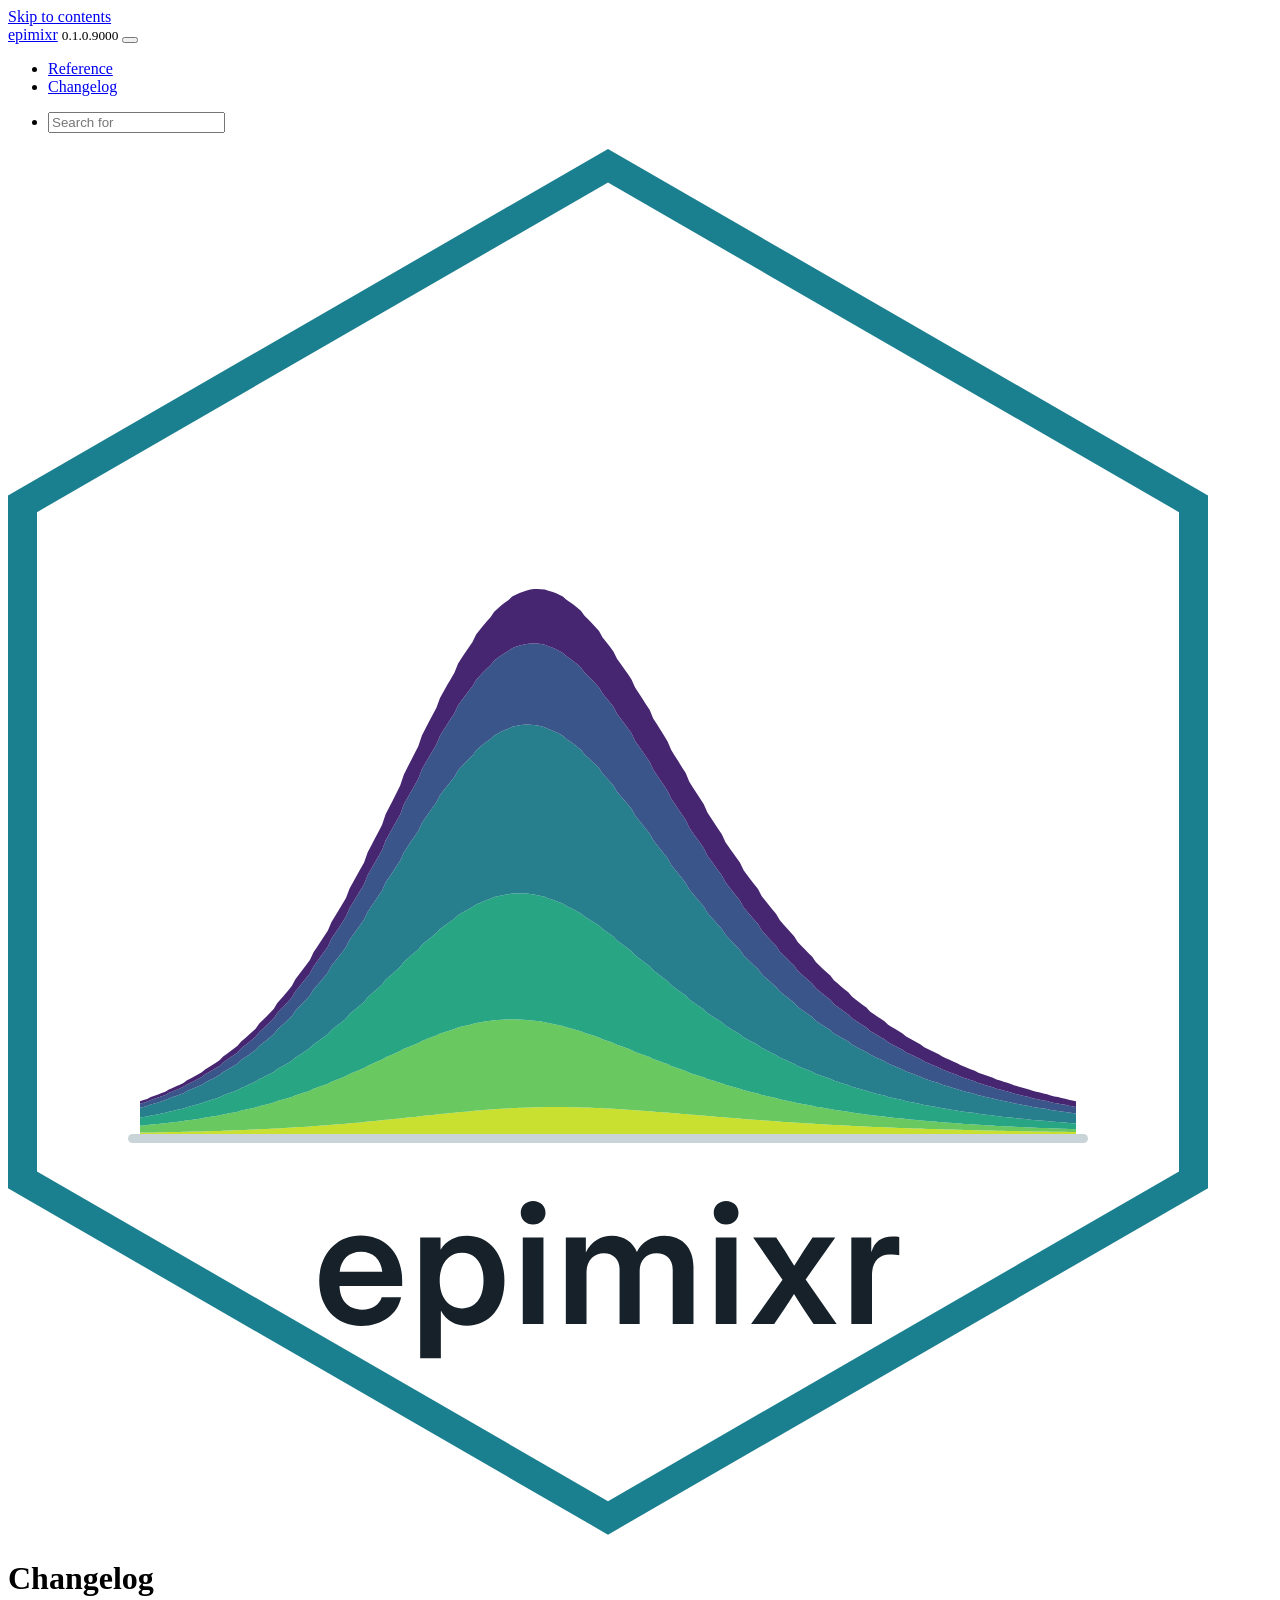
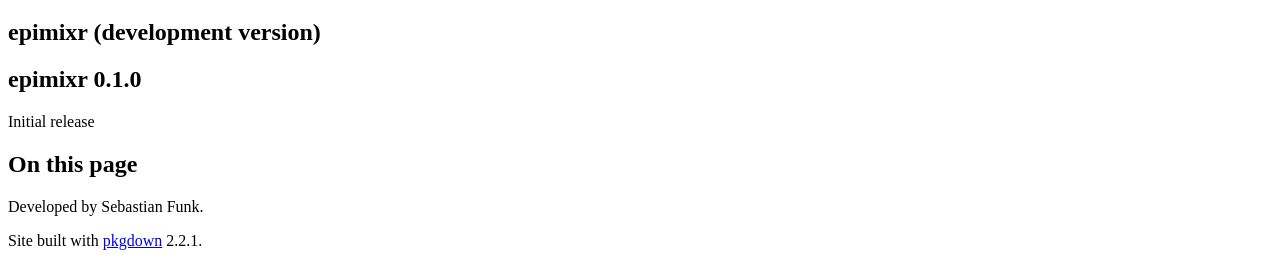
==== news/index.html @ e204f2f7 "Deploying to gh-pages from @ sbfnk/epimixr@2c91240f148a799f8efbf518a46b89c4b8553437 🚀" ====
<!DOCTYPE html>
<!-- Generated by pkgdown: do not edit by hand --><html lang="en"><head><meta http-equiv="Content-Type" content="text/html; charset=UTF-8"><meta charset="utf-8"><meta http-equiv="X-UA-Compatible" content="IE=edge"><meta name="viewport" content="width=device-width, initial-scale=1, shrink-to-fit=no"><title>Changelog • epimixr</title><script src="../deps/jquery-3.6.0/jquery-3.6.0.min.js"></script><meta name="viewport" content="width=device-width, initial-scale=1, shrink-to-fit=no"><link href="../deps/bootstrap-5.3.8/bootstrap.min.css" rel="stylesheet"><script src="../deps/bootstrap-5.3.8/bootstrap.bundle.min.js"></script><link href="../deps/font-awesome-6.5.2/css/all.min.css" rel="stylesheet"><link href="../deps/font-awesome-6.5.2/css/v4-shims.min.css" rel="stylesheet"><script src="../deps/headroom-0.11.0/headroom.min.js"></script><script src="../deps/headroom-0.11.0/jQuery.headroom.min.js"></script><script src="../deps/bootstrap-toc-1.0.1/bootstrap-toc.min.js"></script><script src="../deps/clipboard.js-2.0.11/clipboard.min.js"></script><script src="../deps/search-1.0.0/autocomplete.jquery.min.js"></script><script src="../deps/search-1.0.0/fuse.min.js"></script><script src="../deps/search-1.0.0/mark.min.js"></script><!-- pkgdown --><script src="../pkgdown.js"></script><meta property="og:title" content="Changelog"><meta property="og:image" content="https://epiforecasts.io/epimixr/logo.svg"></head><body>
    <a href="#main" class="visually-hidden-focusable">Skip to contents</a>


    <nav class="navbar navbar-expand-lg fixed-top bg-light" data-bs-theme="light" aria-label="Site navigation"><div class="container">

    <a class="navbar-brand me-2" href="../index.html">epimixr</a>

    <small class="nav-text text-muted me-auto" data-bs-toggle="tooltip" data-bs-placement="bottom" title="">0.1.0.9000</small>


    <button class="navbar-toggler" type="button" data-bs-toggle="collapse" data-bs-target="#navbar" aria-controls="navbar" aria-expanded="false" aria-label="Toggle navigation">
      <span class="navbar-toggler-icon"></span>
    </button>

    <div id="navbar" class="collapse navbar-collapse ms-3">
      <ul class="navbar-nav me-auto"><li class="nav-item"><a class="nav-link" href="../reference/index.html">Reference</a></li>
<li class="active nav-item"><a class="nav-link" href="../news/index.html">Changelog</a></li>
      </ul><ul class="navbar-nav"><li class="nav-item"><form class="form-inline" role="search">
 <input class="form-control" type="search" name="search-input" id="search-input" autocomplete="off" aria-label="Search site" placeholder="Search for" data-search-index="../search.json"></form></li>
      </ul></div>


  </div>
</nav><div class="container template-news">
<div class="row">
  <main id="main" class="col-md-9"><div class="page-header">
      <img src="../logo.svg" class="logo" alt=""><h1>Changelog</h1>

    </div>

    <div class="section level2">
<h2 class="pkg-version" data-toc-text="development version" id="epimixr-development-version">epimixr (development version)<a class="anchor" aria-label="anchor" href="#epimixr-development-version"></a></h2>
</div>
    <div class="section level2">
<h2 class="pkg-version" data-toc-text="0.1.0" id="epimixr-010">epimixr 0.1.0<a class="anchor" aria-label="anchor" href="#epimixr-010"></a></h2>
<p>Initial release</p>
</div>
  </main><aside class="col-md-3"><nav id="toc" aria-label="Table of contents"><h2>On this page</h2>
    </nav></aside></div>


    <footer><div class="pkgdown-footer-left">
  <p>Developed by Sebastian Funk.</p>
</div>

<div class="pkgdown-footer-right">
  <p>Site built with <a href="https://pkgdown.r-lib.org/" class="external-link">pkgdown</a> 2.2.1.</p>
</div>

    </footer></div>





  </body></html>
---- deps/font-awesome-6.5.2/css/v4-shims.min.css ----
/*!
 * Font Awesome Free 6.5.2 by @fontawesome - https://fontawesome.com
 * License - https://fontawesome.com/license/free (Icons: CC BY 4.0, Fonts: SIL OFL 1.1, Code: MIT License)
 * Copyright 2024 Fonticons, Inc.
 */
.fa.fa-glass:before{content:"\f000"}.fa.fa-envelope-o{font-family:"Font Awesome 6 Free";font-weight:400}.fa.fa-envelope-o:before{content:"\f0e0"}.fa.fa-star-o{font-family:"Font Awesome 6 Free";font-weight:400}.fa.fa-star-o:before{content:"\f005"}.fa.fa-close:before,.fa.fa-remove:before{content:"\f00d"}.fa.fa-gear:before{content:"\f013"}.fa.fa-trash-o{font-family:"Font Awesome 6 Free";font-weight:400}.fa.fa-trash-o:before{content:"\f2ed"}.fa.fa-home:before{content:"\f015"}.fa.fa-file-o{font-family:"Font Awesome 6 Free";font-weight:400}.fa.fa-file-o:before{content:"\f15b"}.fa.fa-clock-o{font-family:"Font Awesome 6 Free";font-weight:400}.fa.fa-clock-o:before{content:"\f017"}.fa.fa-arrow-circle-o-down{font-family:"Font Awesome 6 Free";font-weight:400}.fa.fa-arrow-circle-o-down:before{content:"\f358"}.fa.fa-arrow-circle-o-up{font-family:"Font Awesome 6 Free";font-weight:400}.fa.fa-arrow-circle-o-up:before{content:"\f35b"}.fa.fa-play-circle-o{font-family:"Font Awesome 6 Free";font-weight:400}.fa.fa-play-circle-o:before{content:"\f144"}.fa.fa-repeat:before,.fa.fa-rotate-right:before{content:"\f01e"}.fa.fa-refresh:before{content:"\f021"}.fa.fa-list-alt{font-family:"Font Awesome 6 Free";font-weight:400}.fa.fa-list-alt:before{content:"\f022"}.fa.fa-dedent:before{content:"\f03b"}.fa.fa-video-camera:before{content:"\f03d"}.fa.fa-picture-o{font-family:"Font Awesome 6 Free";font-weight:400}.fa.fa-picture-o:before{content:"\f03e"}.fa.fa-photo{font-family:"Font Awesome 6 Free";font-weight:400}.fa.fa-photo:before{content:"\f03e"}.fa.fa-image{font-family:"Font Awesome 6 Free";font-weight:400}.fa.fa-image:before{content:"\f03e"}.fa.fa-map-marker:before{content:"\f3c5"}.fa.fa-pencil-square-o{font-family:"Font Awesome 6 Free";font-weight:400}.fa.fa-pencil-square-o:before{content:"\f044"}.fa.fa-edit{font-family:"Font Awesome 6 Free";font-weight:400}.fa.fa-edit:before{content:"\f044"}.fa.fa-share-square-o:before{content:"\f14d"}.fa.fa-check-square-o{font-family:"Font Awesome 6 Free";font-weight:400}.fa.fa-check-square-o:before{content:"\f14a"}.fa.fa-arrows:before{content:"\f0b2"}.fa.fa-times-circle-o{font-family:"Font Awesome 6 Free";font-weight:400}.fa.fa-times-circle-o:before{content:"\f057"}.fa.fa-check-circle-o{font-family:"Font Awesome 6 Free";font-weight:400}.fa.fa-check-circle-o:before{content:"\f058"}.fa.fa-mail-forward:before{content:"\f064"}.fa.fa-expand:before{content:"\f424"}.fa.fa-compress:before{content:"\f422"}.fa.fa-eye,.fa.fa-eye-slash{font-family:"Font Awesome 6 Free";font-weight:400}.fa.fa-warning:before{content:"\f071"}.fa.fa-calendar:before{content:"\f073"}.fa.fa-arrows-v:before{content:"\f338"}.fa.fa-arrows-h:before{content:"\f337"}.fa.fa-bar-chart-o:before,.fa.fa-bar-chart:before{content:"\e0e3"}.fa.fa-twitter-square{font-family:"Font Awesome 6 Brands";font-weight:400}.fa.fa-twitter-square:before{content:"\f081"}.fa.fa-facebook-square{font-family:"Font Awesome 6 Brands";font-weight:400}.fa.fa-facebook-square:before{content:"\f082"}.fa.fa-gears:before{content:"\f085"}.fa.fa-thumbs-o-up{font-family:"Font Awesome 6 Free";font-weight:400}.fa.fa-thumbs-o-up:before{content:"\f164"}.fa.fa-thumbs-o-down{font-family:"Font Awesome 6 Free";font-weight:400}.fa.fa-thumbs-o-down:before{content:"\f165"}.fa.fa-heart-o{font-family:"Font Awesome 6 Free";font-weight:400}.fa.fa-heart-o:before{content:"\f004"}.fa.fa-sign-out:before{content:"\f2f5"}.fa.fa-linkedin-square{font-family:"Font Awesome 6 Brands";font-weight:400}.fa.fa-linkedin-square:before{content:"\f08c"}.fa.fa-thumb-tack:before{content:"\f08d"}.fa.fa-external-link:before{content:"\f35d"}.fa.fa-sign-in:before{content:"\f2f6"}.fa.fa-github-square{font-family:"Font Awesome 6 Brands";font-weight:400}.fa.fa-github-square:before{content:"\f092"}.fa.fa-lemon-o{font-family:"Font Awesome 6 Free";font-weight:400}.fa.fa-lemon-o:before{content:"\f094"}.fa.fa-square-o{font-family:"Font Awesome 6 Free";font-weight:400}.fa.fa-square-o:before{content:"\f0c8"}.fa.fa-bookmark-o{font-family:"Font Awesome 6 Free";font-weight:400}.fa.fa-bookmark-o:before{content:"\f02e"}.fa.fa-facebook,.fa.fa-twitter{font-family:"Font Awesome 6 Brands";font-weight:400}.fa.fa-facebook:before{content:"\f39e"}.fa.fa-facebook-f{font-family:"Font Awesome 6 Brands";font-weight:400}.fa.fa-facebook-f:before{content:"\f39e"}.fa.fa-github{font-family:"Font Awesome 6 Brands";font-weight:400}.fa.fa-credit-card{font-family:"Font Awesome 6 Free";font-weight:400}.fa.fa-feed:before{content:"\f09e"}.fa.fa-hdd-o{font-family:"Font Awesome 6 Free";font-weight:400}.fa.fa-hdd-o:before{content:"\f0a0"}.fa.fa-hand-o-right{font-family:"Font Awesome 6 Free";font-weight:400}.fa.fa-hand-o-right:before{content:"\f0a4"}.fa.fa-hand-o-left{font-family:"Font Awesome 6 Free";font-weight:400}.fa.fa-hand-o-left:before{content:"\f0a5"}.fa.fa-hand-o-up{font-family:"Font Awesome 6 Free";font-weight:400}.fa.fa-hand-o-up:before{content:"\f0a6"}.fa.fa-hand-o-down{font-family:"Font Awesome 6 Free";font-weight:400}.fa.fa-hand-o-down:before{content:"\f0a7"}.fa.fa-globe:before{content:"\f57d"}.fa.fa-tasks:before{content:"\f828"}.fa.fa-arrows-alt:before{content:"\f31e"}.fa.fa-group:before{content:"\f0c0"}.fa.fa-chain:before{content:"\f0c1"}.fa.fa-cut:before{content:"\f0c4"}.fa.fa-files-o{font-family:"Font Awesome 6 Free";font-weight:400}.fa.fa-files-o:before{content:"\f0c5"}.fa.fa-floppy-o{font-family:"Font Awesome 6 Free";font-weight:400}.fa.fa-floppy-o:before{content:"\f0c7"}.fa.fa-save{font-family:"Font Awesome 6 Free";font-weight:400}.fa.fa-save:before{content:"\f0c7"}.fa.fa-navicon:before,.fa.fa-reorder:before{content:"\f0c9"}.fa.fa-magic:before{content:"\e2ca"}.fa.fa-pinterest,.fa.fa-pinterest-square{font-family:"Font Awesome 6 Brands";font-weight:400}.fa.fa-pinterest-square:before{content:"\f0d3"}.fa.fa-google-plus-square{font-family:"Font Awesome 6 Brands";font-weight:400}.fa.fa-google-plus-square:before{content:"\f0d4"}.fa.fa-google-plus{font-family:"Font Awesome 6 Brands";font-weight:400}.fa.fa-google-plus:before{content:"\f0d5"}.fa.fa-money:before{content:"\f3d1"}.fa.fa-unsorted:before{content:"\f0dc"}.fa.fa-sort-desc:before{content:"\f0dd"}.fa.fa-sort-asc:before{content:"\f0de"}.fa.fa-linkedin{font-family:"Font Awesome 6 Brands";font-weight:400}.fa.fa-linkedin:before{content:"\f0e1"}.fa.fa-rotate-left:before{content:"\f0e2"}.fa.fa-legal:before{content:"\f0e3"}.fa.fa-dashboard:before,.fa.fa-tachometer:before{content:"\f625"}.fa.fa-comment-o{font-family:"Font Awesome 6 Free";font-weight:400}.fa.fa-comment-o:before{content:"\f075"}.fa.fa-comments-o{font-family:"Font Awesome 6 Free";font-weight:400}.fa.fa-comments-o:before{content:"\f086"}.fa.fa-flash:before{content:"\f0e7"}.fa.fa-clipboard:before{content:"\f0ea"}.fa.fa-lightbulb-o{font-family:"Font Awesome 6 Free";font-weight:400}.fa.fa-lightbulb-o:before{content:"\f0eb"}.fa.fa-exchange:before{content:"\f362"}.fa.fa-cloud-download:before{content:"\f0ed"}.fa.fa-cloud-upload:before{content:"\f0ee"}.fa.fa-bell-o{font-family:"Font Awesome 6 Free";font-weight:400}.fa.fa-bell-o:before{content:"\f0f3"}.fa.fa-cutlery:before{content:"\f2e7"}.fa.fa-file-text-o{font-family:"Font Awesome 6 Free";font-weight:400}.fa.fa-file-text-o:before{content:"\f15c"}.fa.fa-building-o{font-family:"Font Awesome 6 Free";font-weight:400}.fa.fa-building-o:before{content:"\f1ad"}.fa.fa-hospital-o{font-family:"Font Awesome 6 Free";font-weight:400}.fa.fa-hospital-o:before{content:"\f0f8"}.fa.fa-tablet:before{content:"\f3fa"}.fa.fa-mobile-phone:before,.fa.fa-mobile:before{content:"\f3cd"}.fa.fa-circle-o{font-family:"Font Awesome 6 Free";font-weight:400}.fa.fa-circle-o:before{content:"\f111"}.fa.fa-mail-reply:before{content:"\f3e5"}.fa.fa-github-alt{font-family:"Font Awesome 6 Brands";font-weight:400}.fa.fa-folder-o{font-family:"Font Awesome 6 Free";font-weight:400}.fa.fa-folder-o:before{content:"\f07b"}.fa.fa-folder-open-o{font-family:"Font Awesome 6 Free";font-weight:400}.fa.fa-folder-open-o:before{content:"\f07c"}.fa.fa-smile-o{font-family:"Font Awesome 6 Free";font-weight:400}.fa.fa-smile-o:before{content:"\f118"}.fa.fa-frown-o{font-family:"Font Awesome 6 Free";font-weight:400}.fa.fa-frown-o:before{content:"\f119"}.fa.fa-meh-o{font-family:"Font Awesome 6 Free";font-weight:400}.fa.fa-meh-o:before{content:"\f11a"}.fa.fa-keyboard-o{font-family:"Font Awesome 6 Free";font-weight:400}.fa.fa-keyboard-o:before{content:"\f11c"}.fa.fa-flag-o{font-family:"Font Awesome 6 Free";font-weight:400}.fa.fa-flag-o:before{content:"\f024"}.fa.fa-mail-reply-all:before{content:"\f122"}.fa.fa-star-half-o{font-family:"Font Awesome 6 Free";font-weight:400}.fa.fa-star-half-o:before{content:"\f5c0"}.fa.fa-star-half-empty{font-family:"Font Awesome 6 Free";font-weight:400}.fa.fa-star-half-empty:before{content:"\f5c0"}.fa.fa-star-half-full{font-family:"Font Awesome 6 Free";font-weight:400}.fa.fa-star-half-full:before{content:"\f5c0"}.fa.fa-code-fork:before{content:"\f126"}.fa.fa-chain-broken:before,.fa.fa-unlink:before{content:"\f127"}.fa.fa-calendar-o{font-family:"Font Awesome 6 Free";font-weight:400}.fa.fa-calendar-o:before{content:"\f133"}.fa.fa-css3,.fa.fa-html5,.fa.fa-maxcdn{font-family:"Font Awesome 6 Brands";font-weight:400}.fa.fa-unlock-alt:before{content:"\f09c"}.fa.fa-minus-square-o{font-family:"Font Awesome 6 Free";font-weight:400}.fa.fa-minus-square-o:before{content:"\f146"}.fa.fa-level-up:before{content:"\f3bf"}.fa.fa-level-down:before{content:"\f3be"}.fa.fa-pencil-square:before{content:"\f14b"}.fa.fa-external-link-square:before{content:"\f360"}.fa.fa-compass{font-family:"Font Awesome 6 Free";font-weight:400}.fa.fa-caret-square-o-down{font-family:"Font Awesome 6 Free";font-weight:400}.fa.fa-caret-square-o-down:before{content:"\f150"}.fa.fa-toggle-down{font-family:"Font Awesome 6 Free";font-weight:400}.fa.fa-toggle-down:before{content:"\f150"}.fa.fa-caret-square-o-up{font-family:"Font Awesome 6 Free";font-weight:400}.fa.fa-caret-square-o-up:before{content:"\f151"}.fa.fa-toggle-up{font-family:"Font Awesome 6 Free";font-weight:400}.fa.fa-toggle-up:before{content:"\f151"}.fa.fa-caret-square-o-right{font-family:"Font Awesome 6 Free";font-weight:400}.fa.fa-caret-square-o-right:before{content:"\f152"}.fa.fa-toggle-right{font-family:"Font Awesome 6 Free";font-weight:400}.fa.fa-toggle-right:before{content:"\f152"}.fa.fa-eur:before,.fa.fa-euro:before{content:"\f153"}.fa.fa-gbp:before{content:"\f154"}.fa.fa-dollar:before,.fa.fa-usd:before{content:"\24"}.fa.fa-inr:before,.fa.fa-rupee:before{content:"\e1bc"}.fa.fa-cny:before,.fa.fa-jpy:before,.fa.fa-rmb:before,.fa.fa-yen:before{content:"\f157"}.fa.fa-rouble:before,.fa.fa-rub:before,.fa.fa-ruble:before{content:"\f158"}.fa.fa-krw:before,.fa.fa-won:before{content:"\f159"}.fa.fa-bitcoin,.fa.fa-btc{font-family:"Font Awesome 6 Brands";font-weight:400}.fa.fa-bitcoin:before{content:"\f15a"}.fa.fa-file-text:before{content:"\f15c"}.fa.fa-sort-alpha-asc:before{content:"\f15d"}.fa.fa-sort-alpha-desc:before{content:"\f881"}.fa.fa-sort-amount-asc:before{content:"\f884"}.fa.fa-sort-amount-desc:before{content:"\f160"}.fa.fa-sort-numeric-asc:before{content:"\f162"}.fa.fa-sort-numeric-desc:before{content:"\f886"}.fa.fa-youtube-square{font-family:"Font Awesome 6 Brands";font-weight:400}.fa.fa-youtube-square:before{content:"\f431"}.fa.fa-xing,.fa.fa-xing-square,.fa.fa-youtube{font-family:"Font Awesome 6 Brands";font-weight:400}.fa.fa-xing-square:before{content:"\f169"}.fa.fa-youtube-play{font-family:"Font Awesome 6 Brands";font-weight:400}.fa.fa-youtube-play:before{content:"\f167"}.fa.fa-adn,.fa.fa-bitbucket,.fa.fa-bitbucket-square,.fa.fa-dropbox,.fa.fa-flickr,.fa.fa-instagram,.fa.fa-stack-overflow{font-family:"Font Awesome 6 Brands";font-weight:400}.fa.fa-bitbucket-square:before{content:"\f171"}.fa.fa-tumblr,.fa.fa-tumblr-square{font-family:"Font Awesome 6 Brands";font-weight:400}.fa.fa-tumblr-square:before{content:"\f174"}.fa.fa-long-arrow-down:before{content:"\f309"}.fa.fa-long-arrow-up:before{content:"\f30c"}.fa.fa-long-arrow-left:before{content:"\f30a"}.fa.fa-long-arrow-right:before{content:"\f30b"}.fa.fa-android,.fa.fa-apple,.fa.fa-dribbble,.fa.fa-foursquare,.fa.fa-gittip,.fa.fa-gratipay,.fa.fa-linux,.fa.fa-skype,.fa.fa-trello,.fa.fa-windows{font-family:"Font Awesome 6 Brands";font-weight:400}.fa.fa-gittip:before{content:"\f184"}.fa.fa-sun-o{font-family:"Font Awesome 6 Free";font-weight:400}.fa.fa-sun-o:before{content:"\f185"}.fa.fa-moon-o{font-family:"Font Awesome 6 Free";font-weight:400}.fa.fa-moon-o:before{content:"\f186"}.fa.fa-pagelines,.fa.fa-renren,.fa.fa-stack-exchange,.fa.fa-vk,.fa.fa-weibo{font-family:"Font Awesome 6 Brands";font-weight:400}.fa.fa-arrow-circle-o-right{font-family:"Font Awesome 6 Free";font-weight:400}.fa.fa-arrow-circle-o-right:before{content:"\f35a"}.fa.fa-arrow-circle-o-left{font-family:"Font Awesome 6 Free";font-weight:400}.fa.fa-arrow-circle-o-left:before{content:"\f359"}.fa.fa-caret-square-o-left{font-family:"Font Awesome 6 Free";font-weight:400}.fa.fa-caret-square-o-left:before{content:"\f191"}.fa.fa-toggle-left{font-family:"Font Awesome 6 Free";font-weight:400}.fa.fa-toggle-left:before{content:"\f191"}.fa.fa-dot-circle-o{font-family:"Font Awesome 6 Free";font-weight:400}.fa.fa-dot-circle-o:before{content:"\f192"}.fa.fa-vimeo-square{font-family:"Font Awesome 6 Brands";font-weight:400}.fa.fa-vimeo-square:before{content:"\f194"}.fa.fa-try:before,.fa.fa-turkish-lira:before{content:"\e2bb"}.fa.fa-plus-square-o{font-family:"Font Awesome 6 Free";font-weight:400}.fa.fa-plus-square-o:before{content:"\f0fe"}.fa.fa-openid,.fa.fa-slack,.fa.fa-wordpress{font-family:"Font Awesome 6 Brands";font-weight:400}.fa.fa-bank:before,.fa.fa-institution:before{content:"\f19c"}.fa.fa-mortar-board:before{content:"\f19d"}.fa.fa-google,.fa.fa-reddit,.fa.fa-reddit-square,.fa.fa-yahoo{font-family:"Font Awesome 6 Brands";font-weight:400}.fa.fa-reddit-square:before{content:"\f1a2"}.fa.fa-behance,.fa.fa-behance-square,.fa.fa-delicious,.fa.fa-digg,.fa.fa-drupal,.fa.fa-joomla,.fa.fa-pied-piper-alt,.fa.fa-pied-piper-pp,.fa.fa-stumbleupon,.fa.fa-stumbleupon-circle{font-family:"Font Awesome 6 Brands";font-weight:400}.fa.fa-behance-square:before{content:"\f1b5"}.fa.fa-steam,.fa.fa-steam-square{font-family:"Font Awesome 6 Brands";font-weight:400}.fa.fa-steam-square:before{content:"\f1b7"}.fa.fa-automobile:before{content:"\f1b9"}.fa.fa-cab:before{content:"\f1ba"}.fa.fa-deviantart,.fa.fa-soundcloud,.fa.fa-spotify{font-family:"Font Awesome 6 Brands";font-weight:400}.fa.fa-file-pdf-o{font-family:"Font Awesome 6 Free";font-weight:400}.fa.fa-file-pdf-o:before{content:"\f1c1"}.fa.fa-file-word-o{font-family:"Font Awesome 6 Free";font-weight:400}.fa.fa-file-word-o:before{content:"\f1c2"}.fa.fa-file-excel-o{font-family:"Font Awesome 6 Free";font-weight:400}.fa.fa-file-excel-o:before{content:"\f1c3"}.fa.fa-file-powerpoint-o{font-family:"Font Awesome 6 Free";font-weight:400}.fa.fa-file-powerpoint-o:before{content:"\f1c4"}.fa.fa-file-image-o{font-family:"Font Awesome 6 Free";font-weight:400}.fa.fa-file-image-o:before{content:"\f1c5"}.fa.fa-file-photo-o{font-family:"Font Awesome 6 Free";font-weight:400}.fa.fa-file-photo-o:before{content:"\f1c5"}.fa.fa-file-picture-o{font-family:"Font Awesome 6 Free";font-weight:400}.fa.fa-file-picture-o:before{content:"\f1c5"}.fa.fa-file-archive-o{font-family:"Font Awesome 6 Free";font-weight:400}.fa.fa-file-archive-o:before{content:"\f1c6"}.fa.fa-file-zip-o{font-family:"Font Awesome 6 Free";font-weight:400}.fa.fa-file-zip-o:before{content:"\f1c6"}.fa.fa-file-audio-o{font-family:"Font Awesome 6 Free";font-weight:400}.fa.fa-file-audio-o:before{content:"\f1c7"}.fa.fa-file-sound-o{font-family:"Font Awesome 6 Free";font-weight:400}.fa.fa-file-sound-o:before{content:"\f1c7"}.fa.fa-file-video-o{font-family:"Font Awesome 6 Free";font-weight:400}.fa.fa-file-video-o:before{content:"\f1c8"}.fa.fa-file-movie-o{font-family:"Font Awesome 6 Free";font-weight:400}.fa.fa-file-movie-o:before{content:"\f1c8"}.fa.fa-file-code-o{font-family:"Font Awesome 6 Free";font-weight:400}.fa.fa-file-code-o:before{content:"\f1c9"}.fa.fa-codepen,.fa.fa-jsfiddle,.fa.fa-vine{font-family:"Font Awesome 6 Brands";font-weight:400}.fa.fa-life-bouy:before,.fa.fa-life-buoy:before,.fa.fa-life-saver:before,.fa.fa-support:before{content:"\f1cd"}.fa.fa-circle-o-notch:before{content:"\f1ce"}.fa.fa-ra,.fa.fa-rebel{font-family:"Font Awesome 6 Brands";font-weight:400}.fa.fa-ra:before{content:"\f1d0"}.fa.fa-resistance{font-family:"Font Awesome 6 Brands";font-weight:400}.fa.fa-resistance:before{content:"\f1d0"}.fa.fa-empire,.fa.fa-ge{font-family:"Font Awesome 6 Brands";font-weight:400}.fa.fa-ge:before{content:"\f1d1"}.fa.fa-git-square{font-family:"Font Awesome 6 Brands";font-weight:400}.fa.fa-git-square:before{content:"\f1d2"}.fa.fa-git,.fa.fa-hacker-news,.fa.fa-y-combinator-square{font-family:"Font Awesome 6 Brands";font-weight:400}.fa.fa-y-combinator-square:before{content:"\f1d4"}.fa.fa-yc-square{font-family:"Font Awesome 6 Brands";font-weight:400}.fa.fa-yc-square:before{content:"\f1d4"}.fa.fa-qq,.fa.fa-tencent-weibo,.fa.fa-wechat,.fa.fa-weixin{font-family:"Font Awesome 6 Brands";font-weight:400}.fa.fa-wechat:before{content:"\f1d7"}.fa.fa-send:before{content:"\f1d8"}.fa.fa-paper-plane-o{font-family:"Font Awesome 6 Free";font-weight:400}.fa.fa-paper-plane-o:before{content:"\f1d8"}.fa.fa-send-o{font-family:"Font Awesome 6 Free";font-weight:400}.fa.fa-send-o:before{content:"\f1d8"}.fa.fa-circle-thin{font-family:"Font Awesome 6 Free";font-weight:400}.fa.fa-circle-thin:before{content:"\f111"}.fa.fa-header:before{content:"\f1dc"}.fa.fa-futbol-o{font-family:"Font Awesome 6 Free";font-weight:400}.fa.fa-futbol-o:before{content:"\f1e3"}.fa.fa-soccer-ball-o{font-family:"Font Awesome 6 Free";font-weight:400}.fa.fa-soccer-ball-o:before{content:"\f1e3"}.fa.fa-slideshare,.fa.fa-twitch,.fa.fa-yelp{font-family:"Font Awesome 6 Brands";font-weight:400}.fa.fa-newspaper-o{font-family:"Font Awesome 6 Free";font-weight:400}.fa.fa-newspaper-o:before{content:"\f1ea"}.fa.fa-cc-amex,.fa.fa-cc-discover,.fa.fa-cc-mastercard,.fa.fa-cc-paypal,.fa.fa-cc-stripe,.fa.fa-cc-visa,.fa.fa-google-wallet,.fa.fa-paypal{font-family:"Font Awesome 6 Brands";font-weight:400}.fa.fa-bell-slash-o{font-family:"Font Awesome 6 Free";font-weight:400}.fa.fa-bell-slash-o:before{content:"\f1f6"}.fa.fa-trash:before{content:"\f2ed"}.fa.fa-copyright{font-family:"Font Awesome 6 Free";font-weight:400}.fa.fa-eyedropper:before{content:"\f1fb"}.fa.fa-area-chart:before{content:"\f1fe"}.fa.fa-pie-chart:before{content:"\f200"}.fa.fa-line-chart:before{content:"\f201"}.fa.fa-lastfm,.fa.fa-lastfm-square{font-family:"Font Awesome 6 Brands";font-weight:400}.fa.fa-lastfm-square:before{content:"\f203"}.fa.fa-angellist,.fa.fa-ioxhost{font-family:"Font Awesome 6 Brands";font-weight:400}.fa.fa-cc{font-family:"Font Awesome 6 Free";font-weight:400}.fa.fa-cc:before{content:"\f20a"}.fa.fa-ils:before,.fa.fa-shekel:before,.fa.fa-sheqel:before{content:"\f20b"}.fa.fa-buysellads,.fa.fa-connectdevelop,.fa.fa-dashcube,.fa.fa-forumbee,.fa.fa-leanpub,.fa.fa-sellsy,.fa.fa-shirtsinbulk,.fa.fa-simplybuilt,.fa.fa-skyatlas{font-family:"Font Awesome 6 Brands";font-weight:400}.fa.fa-diamond{font-family:"Font Awesome 6 Free";font-weight:400}.fa.fa-diamond:before{content:"\f3a5"}.fa.fa-intersex:before,.fa.fa-transgender:before{content:"\f224"}.fa.fa-transgender-alt:before{content:"\f225"}.fa.fa-facebook-official{font-family:"Font Awesome 6 Brands";font-weight:400}.fa.fa-facebook-official:before{content:"\f09a"}.fa.fa-pinterest-p,.fa.fa-whatsapp{font-family:"Font Awesome 6 Brands";font-weight:400}.fa.fa-hotel:before{content:"\f236"}.fa.fa-medium,.fa.fa-viacoin,.fa.fa-y-combinator,.fa.fa-yc{font-family:"Font Awesome 6 Brands";font-weight:400}.fa.fa-yc:before{content:"\f23b"}.fa.fa-expeditedssl,.fa.fa-opencart,.fa.fa-optin-monster{font-family:"Font Awesome 6 Brands";font-weight:400}.fa.fa-battery-4:before,.fa.fa-battery:before{content:"\f240"}.fa.fa-battery-3:before{content:"\f241"}.fa.fa-battery-2:before{content:"\f242"}.fa.fa-battery-1:before{content:"\f243"}.fa.fa-battery-0:before{content:"\f244"}.fa.fa-object-group,.fa.fa-object-ungroup,.fa.fa-sticky-note-o{font-family:"Font Awesome 6 Free";font-weight:400}.fa.fa-sticky-note-o:before{content:"\f249"}.fa.fa-cc-diners-club,.fa.fa-cc-jcb{font-family:"Font Awesome 6 Brands";font-weight:400}.fa.fa-clone{font-family:"Font Awesome 6 Free";font-weight:400}.fa.fa-hourglass-o:before{content:"\f254"}.fa.fa-hourglass-1:before{content:"\f251"}.fa.fa-hourglass-2:before{content:"\f252"}.fa.fa-hourglass-3:before{content:"\f253"}.fa.fa-hand-rock-o{font-family:"Font Awesome 6 Free";font-weight:400}.fa.fa-hand-rock-o:before{content:"\f255"}.fa.fa-hand-grab-o{font-family:"Font Awesome 6 Free";font-weight:400}.fa.fa-hand-grab-o:before{content:"\f255"}.fa.fa-hand-paper-o{font-family:"Font Awesome 6 Free";font-weight:400}.fa.fa-hand-paper-o:before{content:"\f256"}.fa.fa-hand-stop-o{font-family:"Font Awesome 6 Free";font-weight:400}.fa.fa-hand-stop-o:before{content:"\f256"}.fa.fa-hand-scissors-o{font-family:"Font Awesome 6 Free";font-weight:400}.fa.fa-hand-scissors-o:before{content:"\f257"}.fa.fa-hand-lizard-o{font-family:"Font Awesome 6 Free";font-weight:400}.fa.fa-hand-lizard-o:before{content:"\f258"}.fa.fa-hand-spock-o{font-family:"Font Awesome 6 Free";font-weight:400}.fa.fa-hand-spock-o:before{content:"\f259"}.fa.fa-hand-pointer-o{font-family:"Font Awesome 6 Free";font-weight:400}.fa.fa-hand-pointer-o:before{content:"\f25a"}.fa.fa-hand-peace-o{font-family:"Font Awesome 6 Free";font-weight:400}.fa.fa-hand-peace-o:before{content:"\f25b"}.fa.fa-registered{font-family:"Font Awesome 6 Free";font-weight:400}.fa.fa-creative-commons,.fa.fa-gg,.fa.fa-gg-circle,.fa.fa-odnoklassniki,.fa.fa-odnoklassniki-square{font-family:"Font Awesome 6 Brands";font-weight:400}.fa.fa-odnoklassniki-square:before{content:"\f264"}.fa.fa-chrome,.fa.fa-firefox,.fa.fa-get-pocket,.fa.fa-internet-explorer,.fa.fa-opera,.fa.fa-safari,.fa.fa-wikipedia-w{font-family:"Font Awesome 6 Brands";font-weight:400}.fa.fa-television:before{content:"\f26c"}.fa.fa-500px,.fa.fa-amazon,.fa.fa-contao{font-family:"Font Awesome 6 Brands";font-weight:400}.fa.fa-calendar-plus-o{font-family:"Font Awesome 6 Free";font-weight:400}.fa.fa-calendar-plus-o:before{content:"\f271"}.fa.fa-calendar-minus-o{font-family:"Font Awesome 6 Free";font-weight:400}.fa.fa-calendar-minus-o:before{content:"\f272"}.fa.fa-calendar-times-o{font-family:"Font Awesome 6 Free";font-weight:400}.fa.fa-calendar-times-o:before{content:"\f273"}.fa.fa-calendar-check-o{font-family:"Font Awesome 6 Free";font-weight:400}.fa.fa-calendar-check-o:before{content:"\f274"}.fa.fa-map-o{font-family:"Font Awesome 6 Free";font-weight:400}.fa.fa-map-o:before{content:"\f279"}.fa.fa-commenting:before{content:"\f4ad"}.fa.fa-commenting-o{font-family:"Font Awesome 6 Free";font-weight:400}.fa.fa-commenting-o:before{content:"\f4ad"}.fa.fa-houzz,.fa.fa-vimeo{font-family:"Font Awesome 6 Brands";font-weight:400}.fa.fa-vimeo:before{content:"\f27d"}.fa.fa-black-tie,.fa.fa-edge,.fa.fa-fonticons,.fa.fa-reddit-alien{font-family:"Font Awesome 6 Brands";font-weight:400}.fa.fa-credit-card-alt:before{content:"\f09d"}.fa.fa-codiepie,.fa.fa-fort-awesome,.fa.fa-mixcloud,.fa.fa-modx,.fa.fa-product-hunt,.fa.fa-scribd,.fa.fa-usb{font-family:"Font Awesome 6 Brands";font-weight:400}.fa.fa-pause-circle-o{font-family:"Font Awesome 6 Free";font-weight:400}.fa.fa-pause-circle-o:before{content:"\f28b"}.fa.fa-stop-circle-o{font-family:"Font Awesome 6 Free";font-weight:400}.fa.fa-stop-circle-o:before{content:"\f28d"}.fa.fa-bluetooth,.fa.fa-bluetooth-b,.fa.fa-envira,.fa.fa-gitlab,.fa.fa-wheelchair-alt,.fa.fa-wpbeginner,.fa.fa-wpforms{font-family:"Font Awesome 6 Brands";font-weight:400}.fa.fa-wheelchair-alt:before{content:"\f368"}.fa.fa-question-circle-o{font-family:"Font Awesome 6 Free";font-weight:400}.fa.fa-question-circle-o:before{content:"\f059"}.fa.fa-volume-control-phone:before{content:"\f2a0"}.fa.fa-asl-interpreting:before{content:"\f2a3"}.fa.fa-deafness:before,.fa.fa-hard-of-hearing:before{content:"\f2a4"}.fa.fa-glide,.fa.fa-glide-g{font-family:"Font Awesome 6 Brands";font-weight:400}.fa.fa-signing:before{content:"\f2a7"}.fa.fa-viadeo,.fa.fa-viadeo-square{font-family:"Font Awesome 6 Brands";font-weight:400}.fa.fa-viadeo-square:before{content:"\f2aa"}.fa.fa-snapchat,.fa.fa-snapchat-ghost{font-family:"Font Awesome 6 Brands";font-weight:400}.fa.fa-snapchat-ghost:before{content:"\f2ab"}.fa.fa-snapchat-square{font-family:"Font Awesome 6 Brands";font-weight:400}.fa.fa-snapchat-square:before{content:"\f2ad"}.fa.fa-first-order,.fa.fa-google-plus-official,.fa.fa-pied-piper,.fa.fa-themeisle,.fa.fa-yoast{font-family:"Font Awesome 6 Brands";font-weight:400}.fa.fa-google-plus-official:before{content:"\f2b3"}.fa.fa-google-plus-circle{font-family:"Font Awesome 6 Brands";font-weight:400}.fa.fa-google-plus-circle:before{content:"\f2b3"}.fa.fa-fa,.fa.fa-font-awesome{font-family:"Font Awesome 6 Brands";font-weight:400}.fa.fa-fa:before{content:"\f2b4"}.fa.fa-handshake-o{font-family:"Font Awesome 6 Free";font-weight:400}.fa.fa-handshake-o:before{content:"\f2b5"}.fa.fa-envelope-open-o{font-family:"Font Awesome 6 Free";font-weight:400}.fa.fa-envelope-open-o:before{content:"\f2b6"}.fa.fa-linode{font-family:"Font Awesome 6 Brands";font-weight:400}.fa.fa-address-book-o{font-family:"Font Awesome 6 Free";font-weight:400}.fa.fa-address-book-o:before{content:"\f2b9"}.fa.fa-vcard:before{content:"\f2bb"}.fa.fa-address-card-o{font-family:"Font Awesome 6 Free";font-weight:400}.fa.fa-address-card-o:before{content:"\f2bb"}.fa.fa-vcard-o{font-family:"Font Awesome 6 Free";font-weight:400}.fa.fa-vcard-o:before{content:"\f2bb"}.fa.fa-user-circle-o{font-family:"Font Awesome 6 Free";font-weight:400}.fa.fa-user-circle-o:before{content:"\f2bd"}.fa.fa-user-o{font-family:"Font Awesome 6 Free";font-weight:400}.fa.fa-user-o:before{content:"\f007"}.fa.fa-id-badge{font-family:"Font Awesome 6 Free";font-weight:400}.fa.fa-drivers-license:before{content:"\f2c2"}.fa.fa-id-card-o{font-family:"Font Awesome 6 Free";font-weight:400}.fa.fa-id-card-o:before{content:"\f2c2"}.fa.fa-drivers-license-o{font-family:"Font Awesome 6 Free";font-weight:400}.fa.fa-drivers-license-o:before{content:"\f2c2"}.fa.fa-free-code-camp,.fa.fa-quora,.fa.fa-telegram{font-family:"Font Awesome 6 Brands";font-weight:400}.fa.fa-thermometer-4:before,.fa.fa-thermometer:before{content:"\f2c7"}.fa.fa-thermometer-3:before{content:"\f2c8"}.fa.fa-thermometer-2:before{content:"\f2c9"}.fa.fa-thermometer-1:before{content:"\f2ca"}.fa.fa-thermometer-0:before{content:"\f2cb"}.fa.fa-bathtub:before,.fa.fa-s15:before{content:"\f2cd"}.fa.fa-window-maximize,.fa.fa-window-restore{font-family:"Font Awesome 6 Free";font-weight:400}.fa.fa-times-rectangle:before{content:"\f410"}.fa.fa-window-close-o{font-family:"Font Awesome 6 Free";font-weight:400}.fa.fa-window-close-o:before{content:"\f410"}.fa.fa-times-rectangle-o{font-family:"Font Awesome 6 Free";font-weight:400}.fa.fa-times-rectangle-o:before{content:"\f410"}.fa.fa-bandcamp,.fa.fa-eercast,.fa.fa-etsy,.fa.fa-grav,.fa.fa-imdb,.fa.fa-ravelry{font-family:"Font Awesome 6 Brands";font-weight:400}.fa.fa-eercast:before{content:"\f2da"}.fa.fa-snowflake-o{font-family:"Font Awesome 6 Free";font-weight:400}.fa.fa-snowflake-o:before{content:"\f2dc"}.fa.fa-meetup,.fa.fa-superpowers,.fa.fa-wpexplorer{font-family:"Font Awesome 6 Brands";font-weight:400}
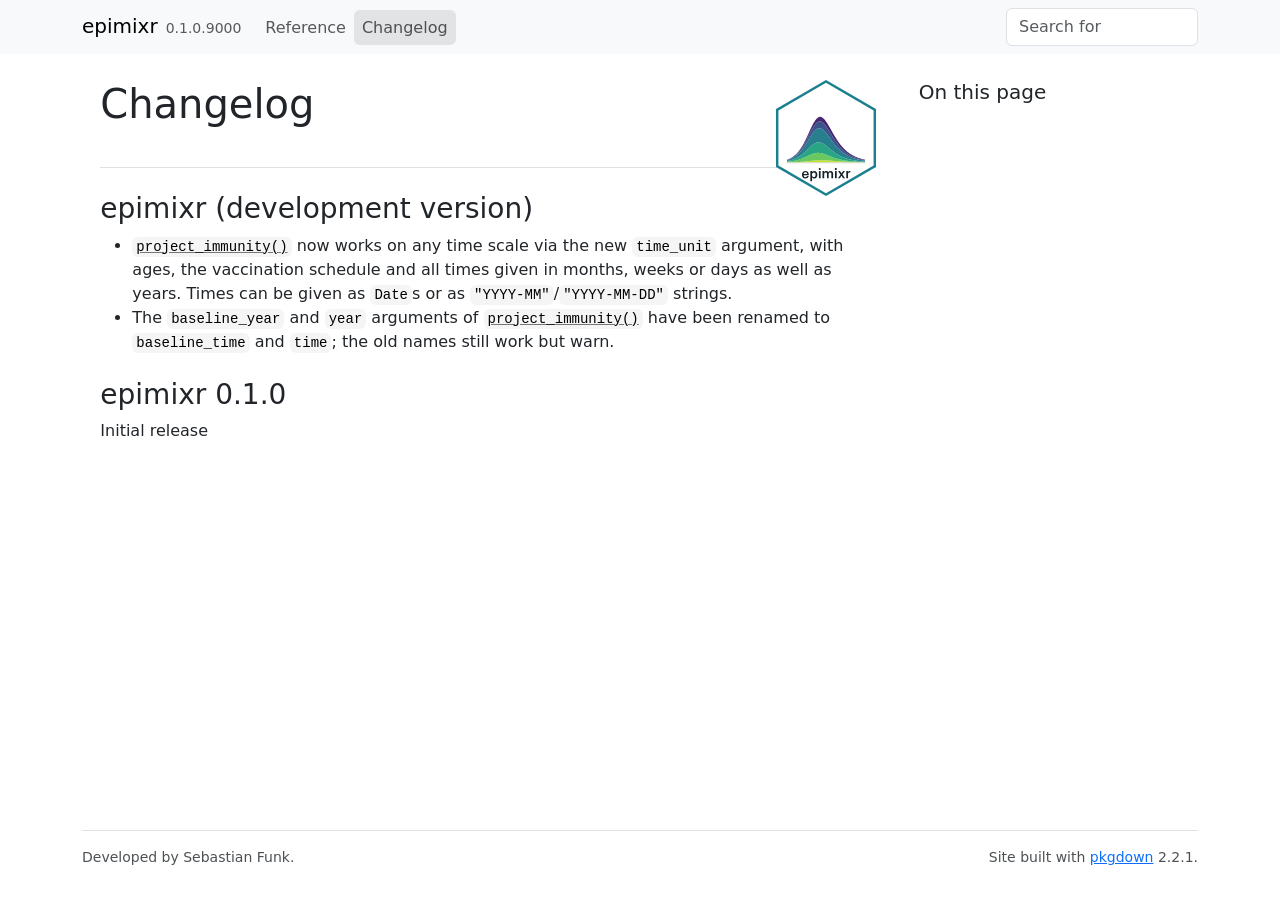
==== commit daf311cf: "Deploying to gh-pages from @ epiforecasts/epimixr@6bcb805bc22d5c6fb2d9f2522edbc2e3d6b9dcf9 🚀" ====
--- a/news/index.html
+++ b/news/index.html
@@ -1,5 +1,5 @@
 <!DOCTYPE html>
-<!-- Generated by pkgdown: do not edit by hand --><html lang="en"><head><meta http-equiv="Content-Type" content="text/html; charset=UTF-8"><meta charset="utf-8"><meta http-equiv="X-UA-Compatible" content="IE=edge"><meta name="viewport" content="width=device-width, initial-scale=1, shrink-to-fit=no"><title>Changelog • epimixr</title><script src="../deps/jquery-3.6.0/jquery-3.6.0.min.js"></script><meta name="viewport" content="width=device-width, initial-scale=1, shrink-to-fit=no"><link href="../deps/bootstrap-5.3.8/bootstrap.min.css" rel="stylesheet"><script src="../deps/bootstrap-5.3.8/bootstrap.bundle.min.js"></script><link href="../deps/font-awesome-6.5.2/css/all.min.css" rel="stylesheet"><link href="../deps/font-awesome-6.5.2/css/v4-shims.min.css" rel="stylesheet"><script src="../deps/headroom-0.11.0/headroom.min.js"></script><script src="../deps/headroom-0.11.0/jQuery.headroom.min.js"></script><script src="../deps/bootstrap-toc-1.0.1/bootstrap-toc.min.js"></script><script src="../deps/clipboard.js-2.0.11/clipboard.min.js"></script><script src="../deps/search-1.0.0/autocomplete.jquery.min.js"></script><script src="../deps/search-1.0.0/fuse.min.js"></script><script src="../deps/search-1.0.0/mark.min.js"></script><!-- pkgdown --><script src="../pkgdown.js"></script><meta property="og:title" content="Changelog"><meta property="og:image" content="https://epiforecasts.io/epimixr/logo.svg"></head><body>
+<!-- Generated by pkgdown: do not edit by hand --><html lang="en"><head><meta charset="UTF-8"><meta http-equiv="X-UA-Compatible" content="IE=edge"><meta name="viewport" content="width=device-width, initial-scale=1, shrink-to-fit=no"><title>Changelog • epimixr</title><script src="../deps/jquery-3.6.0/jquery-3.6.0.min.js"></script><meta name="viewport" content="width=device-width, initial-scale=1, shrink-to-fit=no"><link href="../deps/bootstrap-5.3.8/bootstrap.min.css" rel="stylesheet"><script src="../deps/bootstrap-5.3.8/bootstrap.bundle.min.js"></script><link href="../deps/font-awesome-6.5.2/css/all.min.css" rel="stylesheet"><link href="../deps/font-awesome-6.5.2/css/v4-shims.min.css" rel="stylesheet"><script src="../deps/headroom-0.11.0/headroom.min.js"></script><script src="../deps/headroom-0.11.0/jQuery.headroom.min.js"></script><script src="../deps/bootstrap-toc-1.0.1/bootstrap-toc.min.js"></script><script src="../deps/clipboard.js-2.0.11/clipboard.min.js"></script><script src="../deps/search-1.0.0/autocomplete.jquery.min.js"></script><script src="../deps/search-1.0.0/fuse.min.js"></script><script src="../deps/search-1.0.0/mark.min.js"></script><!-- pkgdown --><script src="../pkgdown.js"></script><meta property="og:title" content="Changelog"><meta property="og:image" content="https://epiforecasts.io/epimixr/logo.svg"></head><body>
     <a href="#main" class="visually-hidden-focusable">Skip to contents</a>
 
 
@@ -32,7 +32,10 @@
 
     <div class="section level2">
 <h2 class="pkg-version" data-toc-text="development version" id="epimixr-development-version">epimixr (development version)<a class="anchor" aria-label="anchor" href="#epimixr-development-version"></a></h2>
-</div>
+<ul><li>
+<code><a href="../reference/project_immunity.html">project_immunity()</a></code> now works on any time scale via the new <code>time_unit</code> argument, with ages, the vaccination schedule and all times given in months, weeks or days as well as years. Times can be given as <code>Date</code>s or as <code>"YYYY-MM"</code>/<code>"YYYY-MM-DD"</code> strings.</li>
+<li>The <code>baseline_year</code> and <code>year</code> arguments of <code><a href="../reference/project_immunity.html">project_immunity()</a></code> have been renamed to <code>baseline_time</code> and <code>time</code>; the old names still work but warn.</li>
+</ul></div>
     <div class="section level2">
 <h2 class="pkg-version" data-toc-text="0.1.0" id="epimixr-010">epimixr 0.1.0<a class="anchor" aria-label="anchor" href="#epimixr-010"></a></h2>
 <p>Initial release</p>
